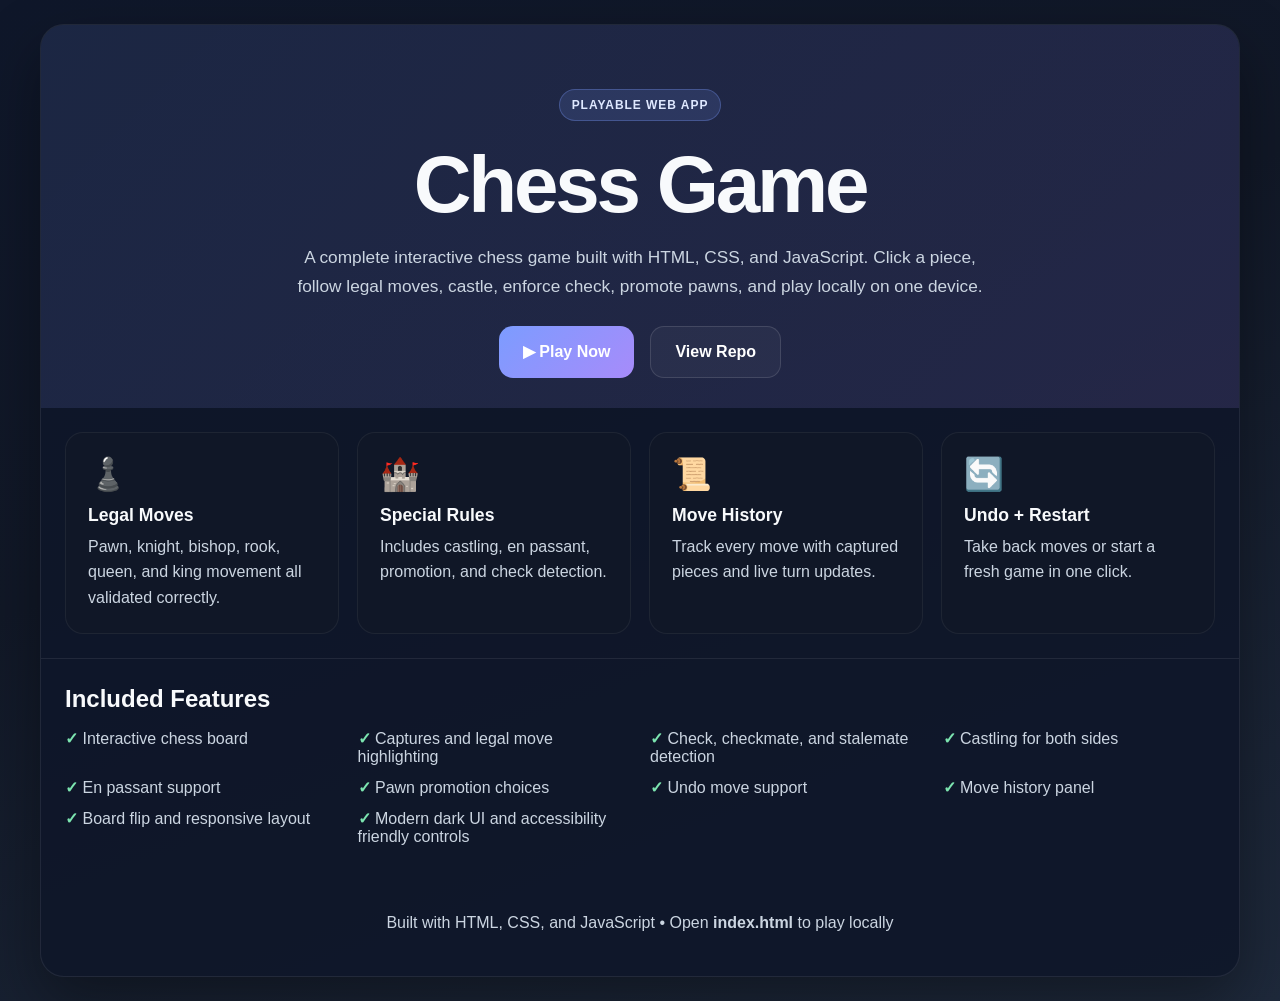
==== play.html @ c44ac9c6 "Add rich landing/play page" ====
<html>
  <head>
    <meta charset="UTF-8" />
    <meta name="viewport" content="width=device-width, initial-scale=1" />
    <title>Chess Game</title>
    <style>
      :root {
        --bg: #0f172a;
        --panel: #111827;
        --panel-alt: #1f2937;
        --accent: #7c9cff;
        --accent-2: #a78bfa;
        --text: #f8fafc;
        --muted: #cbd5e1;
        --light-square: #f0d9b5;
        --dark-square: #b58863;
        --legal: rgba(82, 206, 130, 0.7);
        --capture: rgba(255, 99, 99, 0.85);
        --danger: #ef4444;
      }

      * { box-sizing: border-box; }
      html, body {
        margin: 0;
        min-height: 100%;
        font-family: "Segoe UI", Tahoma, sans-serif;
        background: linear-gradient(160deg, #0f172a 0%, #111827 42%, #1e293b 100%);
        color: var(--text);
      }

      body {
        padding: 24px;
      }

      .landing {
        max-width: 1200px;
        margin: 0 auto;
        border-radius: 24px;
        background: rgba(15, 23, 42, 0.9);
        border: 1px solid rgba(255,255,255,0.08);
        box-shadow: 0 25px 60px rgba(0,0,0,0.36);
        overflow: hidden;
      }

      .hero {
        padding: 64px 24px 30px;
        text-align: center;
        background: linear-gradient(135deg, rgba(124,156,255,0.12), rgba(167,139,250,0.14));
      }

      .badge {
        display: inline-block;
        padding: 8px 12px;
        border-radius: 999px;
        background: rgba(124,156,255,0.15);
        border: 1px solid rgba(124,156,255,0.3);
        color: #dfe8ff;
        letter-spacing: 0.08em;
        text-transform: uppercase;
        font-size: 12px;
        font-weight: 700;
      }

      h1 {
        font-size: clamp(2.6rem, 7vw, 5rem);
        margin: 18px 0 12px;
        letter-spacing: -0.04em;
      }

      .hero p {
        max-width: 700px;
        margin: 0 auto 24px;
        font-size: 1.08rem;
        line-height: 1.7;
        color: var(--muted);
      }

      .cta {
        display: flex;
        justify-content: center;
        gap: 16px;
        flex-wrap: wrap;
      }

      .btn {
        display: inline-flex;
        align-items: center;
        justify-content: center;
        min-height: 52px;
        padding: 0 24px;
        border-radius: 14px;
        border: none;
        text-decoration: none;
        color: white;
        font-weight: 700;
        cursor: pointer;
        transition: transform 0.2s ease, box-shadow 0.2s ease;
      }

      .btn:hover {
        transform: translateY(-2px);
        box-shadow: 0 12px 25px rgba(124,156,255,0.25);
      }

      .btn-primary {
        background: linear-gradient(135deg, var(--accent), var(--accent-2));
      }

      .btn-secondary {
        background: rgba(255,255,255,0.04);
        border: 1px solid rgba(255,255,255,0.12);
      }

      .features {
        display: grid;
        grid-template-columns: repeat(auto-fit, minmax(220px, 1fr));
        gap: 18px;
        padding: 24px;
      }

      .card {
        padding: 22px;
        border-radius: 18px;
        background: rgba(17,24,39,0.9);
        border: 1px solid rgba(255,255,255,0.06);
      }

      .card .icon {
        font-size: 2rem;
        margin-bottom: 12px;
      }

      .card h3 {
        margin: 0 0 8px;
        font-size: 1.1rem;
      }

      .card p {
        margin: 0;
        color: var(--muted);
        line-height: 1.6;
      }

      .rules {
        border-top: 1px solid rgba(255,255,255,0.08);
        padding: 26px 24px 34px;
      }

      .rules h2 {
        margin-top: 0;
        margin-bottom: 16px;
      }

      .rules ul {
        display: grid;
        grid-template-columns: repeat(auto-fit, minmax(220px, 1fr));
        gap: 12px 20px;
        list-style: none;
        padding: 0;
        margin: 0;
        color: var(--muted);
      }

      li::before {
        content: "✓ ";
        color: #7ce5b0;
        font-weight: 700;
      }

      footer {
        text-align: center;
        padding: 18px 24px 28px;
        color: var(--muted);
      }

      @media (max-width: 640px) {
        body { padding: 12px; }
        .hero { padding-top: 40px; }
        .cta { flex-direction: column; }
        .btn { width: 100%; }
      }
    </style>
  </head>
  <body>
    <div class="landing">
      <div class="hero">
        <span class="badge">Playable web app</span>
        <h1>Chess Game</h1>
        <p>
          A complete interactive chess game built with HTML, CSS, and JavaScript. Click a piece,
          follow legal moves, castle, enforce check, promote pawns, and play locally on one device.
        </p>
        <div class="cta">
          <a class="btn btn-primary" href="index.html">▶ Play Now</a>
          <a class="btn btn-secondary" href="https://github.com/shubham-k-jha/chess-game" target="_blank" rel="noreferrer">View Repo</a>
        </div>
      </div>

      <div class="features">
        <div class="card">
          <div class="icon">♟️</div>
          <h3>Legal Moves</h3>
          <p>Pawn, knight, bishop, rook, queen, and king movement all validated correctly.</p>
        </div>
        <div class="card">
          <div class="icon">🏰</div>
          <h3>Special Rules</h3>
          <p>Includes castling, en passant, promotion, and check detection.</p>
        </div>
        <div class="card">
          <div class="icon">📜</div>
          <h3>Move History</h3>
          <p>Track every move with captured pieces and live turn updates.</p>
        </div>
        <div class="card">
          <div class="icon">🔄</div>
          <h3>Undo + Restart</h3>
          <p>Take back moves or start a fresh game in one click.</p>
        </div>
      </div>

      <div class="rules">
        <h2>Included Features</h2>
        <ul>
          <li>Interactive chess board</li>
          <li>Captures and legal move highlighting</li>
          <li>Check, checkmate, and stalemate detection</li>
          <li>Castling for both sides</li>
          <li>En passant support</li>
          <li>Pawn promotion choices</li>
          <li>Undo move support</li>
          <li>Move history panel</li>
          <li>Board flip and responsive layout</li>
          <li>Modern dark UI and accessibility friendly controls</li>
        </ul>
      </div>

      <footer>
        <p>Built with HTML, CSS, and JavaScript • Open <strong>index.html</strong> to play locally</p>
      </footer>
    </div>
  </body>
</html>
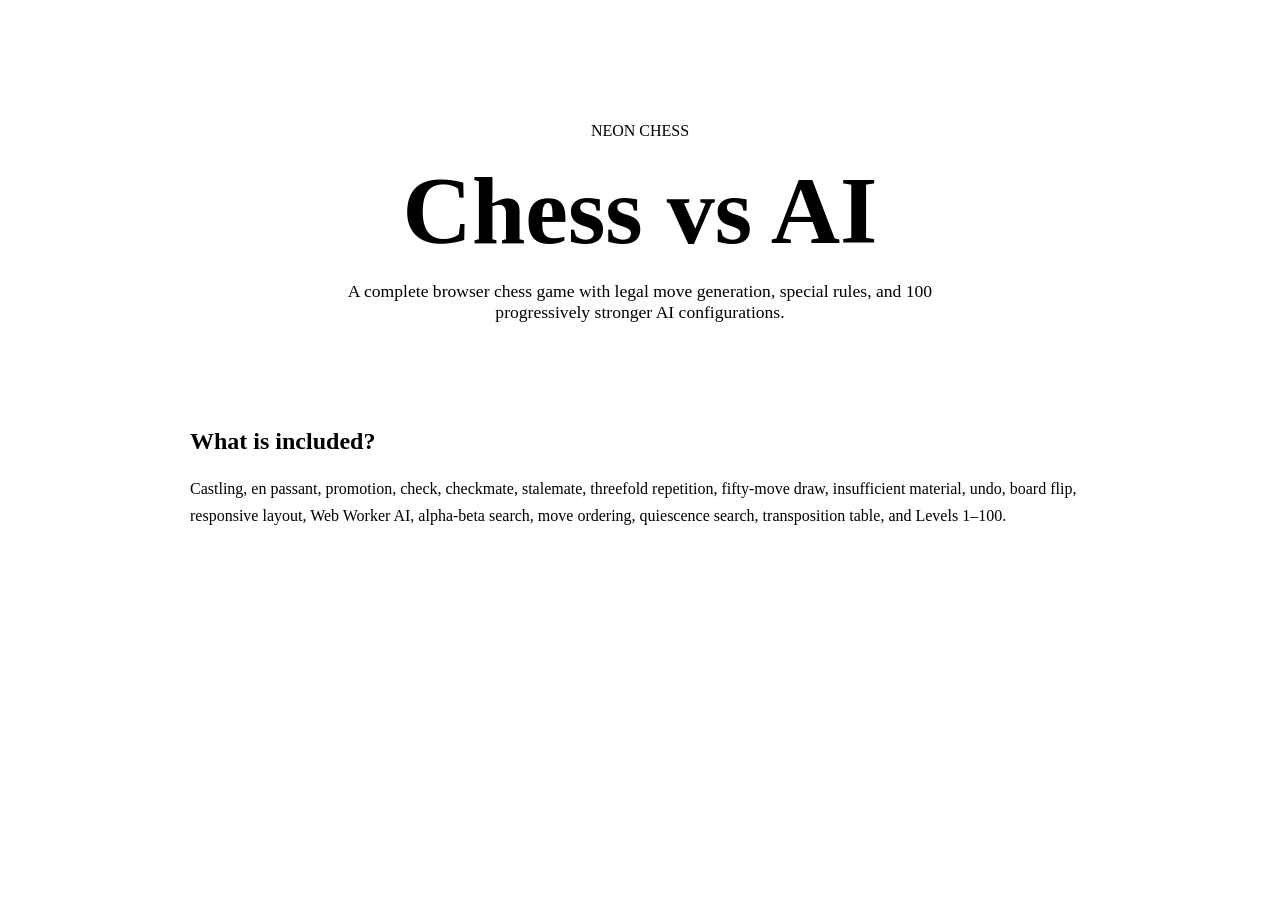
==== commit 658ff046: "Add files via upload" ====
--- a/play.html
+++ b/play.html
@@ -1,243 +1 @@
-<html>
-  <head>
-    <meta charset="UTF-8" />
-    <meta name="viewport" content="width=device-width, initial-scale=1" />
-    <title>Chess Game</title>
-    <style>
-      :root {
-        --bg: #0f172a;
-        --panel: #111827;
-        --panel-alt: #1f2937;
-        --accent: #7c9cff;
-        --accent-2: #a78bfa;
-        --text: #f8fafc;
-        --muted: #cbd5e1;
-        --light-square: #f0d9b5;
-        --dark-square: #b58863;
-        --legal: rgba(82, 206, 130, 0.7);
-        --capture: rgba(255, 99, 99, 0.85);
-        --danger: #ef4444;
-      }
-
-      * { box-sizing: border-box; }
-      html, body {
-        margin: 0;
-        min-height: 100%;
-        font-family: "Segoe UI", Tahoma, sans-serif;
-        background: linear-gradient(160deg, #0f172a 0%, #111827 42%, #1e293b 100%);
-        color: var(--text);
-      }
-
-      body {
-        padding: 24px;
-      }
-
-      .landing {
-        max-width: 1200px;
-        margin: 0 auto;
-        border-radius: 24px;
-        background: rgba(15, 23, 42, 0.9);
-        border: 1px solid rgba(255,255,255,0.08);
-        box-shadow: 0 25px 60px rgba(0,0,0,0.36);
-        overflow: hidden;
-      }
-
-      .hero {
-        padding: 64px 24px 30px;
-        text-align: center;
-        background: linear-gradient(135deg, rgba(124,156,255,0.12), rgba(167,139,250,0.14));
-      }
-
-      .badge {
-        display: inline-block;
-        padding: 8px 12px;
-        border-radius: 999px;
-        background: rgba(124,156,255,0.15);
-        border: 1px solid rgba(124,156,255,0.3);
-        color: #dfe8ff;
-        letter-spacing: 0.08em;
-        text-transform: uppercase;
-        font-size: 12px;
-        font-weight: 700;
-      }
-
-      h1 {
-        font-size: clamp(2.6rem, 7vw, 5rem);
-        margin: 18px 0 12px;
-        letter-spacing: -0.04em;
-      }
-
-      .hero p {
-        max-width: 700px;
-        margin: 0 auto 24px;
-        font-size: 1.08rem;
-        line-height: 1.7;
-        color: var(--muted);
-      }
-
-      .cta {
-        display: flex;
-        justify-content: center;
-        gap: 16px;
-        flex-wrap: wrap;
-      }
-
-      .btn {
-        display: inline-flex;
-        align-items: center;
-        justify-content: center;
-        min-height: 52px;
-        padding: 0 24px;
-        border-radius: 14px;
-        border: none;
-        text-decoration: none;
-        color: white;
-        font-weight: 700;
-        cursor: pointer;
-        transition: transform 0.2s ease, box-shadow 0.2s ease;
-      }
-
-      .btn:hover {
-        transform: translateY(-2px);
-        box-shadow: 0 12px 25px rgba(124,156,255,0.25);
-      }
-
-      .btn-primary {
-        background: linear-gradient(135deg, var(--accent), var(--accent-2));
-      }
-
-      .btn-secondary {
-        background: rgba(255,255,255,0.04);
-        border: 1px solid rgba(255,255,255,0.12);
-      }
-
-      .features {
-        display: grid;
-        grid-template-columns: repeat(auto-fit, minmax(220px, 1fr));
-        gap: 18px;
-        padding: 24px;
-      }
-
-      .card {
-        padding: 22px;
-        border-radius: 18px;
-        background: rgba(17,24,39,0.9);
-        border: 1px solid rgba(255,255,255,0.06);
-      }
-
-      .card .icon {
-        font-size: 2rem;
-        margin-bottom: 12px;
-      }
-
-      .card h3 {
-        margin: 0 0 8px;
-        font-size: 1.1rem;
-      }
-
-      .card p {
-        margin: 0;
-        color: var(--muted);
-        line-height: 1.6;
-      }
-
-      .rules {
-        border-top: 1px solid rgba(255,255,255,0.08);
-        padding: 26px 24px 34px;
-      }
-
-      .rules h2 {
-        margin-top: 0;
-        margin-bottom: 16px;
-      }
-
-      .rules ul {
-        display: grid;
-        grid-template-columns: repeat(auto-fit, minmax(220px, 1fr));
-        gap: 12px 20px;
-        list-style: none;
-        padding: 0;
-        margin: 0;
-        color: var(--muted);
-      }
-
-      li::before {
-        content: "✓ ";
-        color: #7ce5b0;
-        font-weight: 700;
-      }
-
-      footer {
-        text-align: center;
-        padding: 18px 24px 28px;
-        color: var(--muted);
-      }
-
-      @media (max-width: 640px) {
-        body { padding: 12px; }
-        .hero { padding-top: 40px; }
-        .cta { flex-direction: column; }
-        .btn { width: 100%; }
-      }
-    </style>
-  </head>
-  <body>
-    <div class="landing">
-      <div class="hero">
-        <span class="badge">Playable web app</span>
-        <h1>Chess Game</h1>
-        <p>
-          A complete interactive chess game built with HTML, CSS, and JavaScript. Click a piece,
-          follow legal moves, castle, enforce check, promote pawns, and play locally on one device.
-        </p>
-        <div class="cta">
-          <a class="btn btn-primary" href="index.html">▶ Play Now</a>
-          <a class="btn btn-secondary" href="https://github.com/shubham-k-jha/chess-game" target="_blank" rel="noreferrer">View Repo</a>
-        </div>
-      </div>
-
-      <div class="features">
-        <div class="card">
-          <div class="icon">♟️</div>
-          <h3>Legal Moves</h3>
-          <p>Pawn, knight, bishop, rook, queen, and king movement all validated correctly.</p>
-        </div>
-        <div class="card">
-          <div class="icon">🏰</div>
-          <h3>Special Rules</h3>
-          <p>Includes castling, en passant, promotion, and check detection.</p>
-        </div>
-        <div class="card">
-          <div class="icon">📜</div>
-          <h3>Move History</h3>
-          <p>Track every move with captured pieces and live turn updates.</p>
-        </div>
-        <div class="card">
-          <div class="icon">🔄</div>
-          <h3>Undo + Restart</h3>
-          <p>Take back moves or start a fresh game in one click.</p>
-        </div>
-      </div>
-
-      <div class="rules">
-        <h2>Included Features</h2>
-        <ul>
-          <li>Interactive chess board</li>
-          <li>Captures and legal move highlighting</li>
-          <li>Check, checkmate, and stalemate detection</li>
-          <li>Castling for both sides</li>
-          <li>En passant support</li>
-          <li>Pawn promotion choices</li>
-          <li>Undo move support</li>
-          <li>Move history panel</li>
-          <li>Board flip and responsive layout</li>
-          <li>Modern dark UI and accessibility friendly controls</li>
-        </ul>
-      </div>
-
-      <footer>
-        <p>Built with HTML, CSS, and JavaScript • Open <strong>index.html</strong> to play locally</p>
-      </footer>
-    </div>
-  </body>
-</html>
+<!doctype html><html lang="en"><head><meta charset="utf-8"><meta name="viewport" content="width=device-width,initial-scale=1"><title>Neon Chess</title><link rel="stylesheet" href="css/style.css"></head><body><main class="app"><section class="board-wrap" style="max-width:900px;margin:8vh auto;padding:50px;text-align:center"><span class="eyebrow">NEON CHESS</span><h1 style="font-size:clamp(3rem,8vw,6rem);margin:15px 0">Chess vs AI</h1><p style="color:var(--muted);font-size:1.1rem;max-width:650px;margin:0 auto 28px">A complete browser chess game with legal move generation, special rules, and 100 progressively stronger AI configurations.</p><a class="primary" style="display:inline-block;text-decoration:none;color:#fff;padding:14px 24px;border-radius:12px" href="index.html">▶ Play Now</a><div class="panel" style="margin-top:30px;text-align:left"><h2>What is included?</h2><p style="color:var(--muted);line-height:1.7">Castling, en passant, promotion, check, checkmate, stalemate, threefold repetition, fifty-move draw, insufficient material, undo, board flip, responsive layout, Web Worker AI, alpha-beta search, move ordering, quiescence search, transposition table, and Levels 1–100.</p></div></section></main></body></html>
